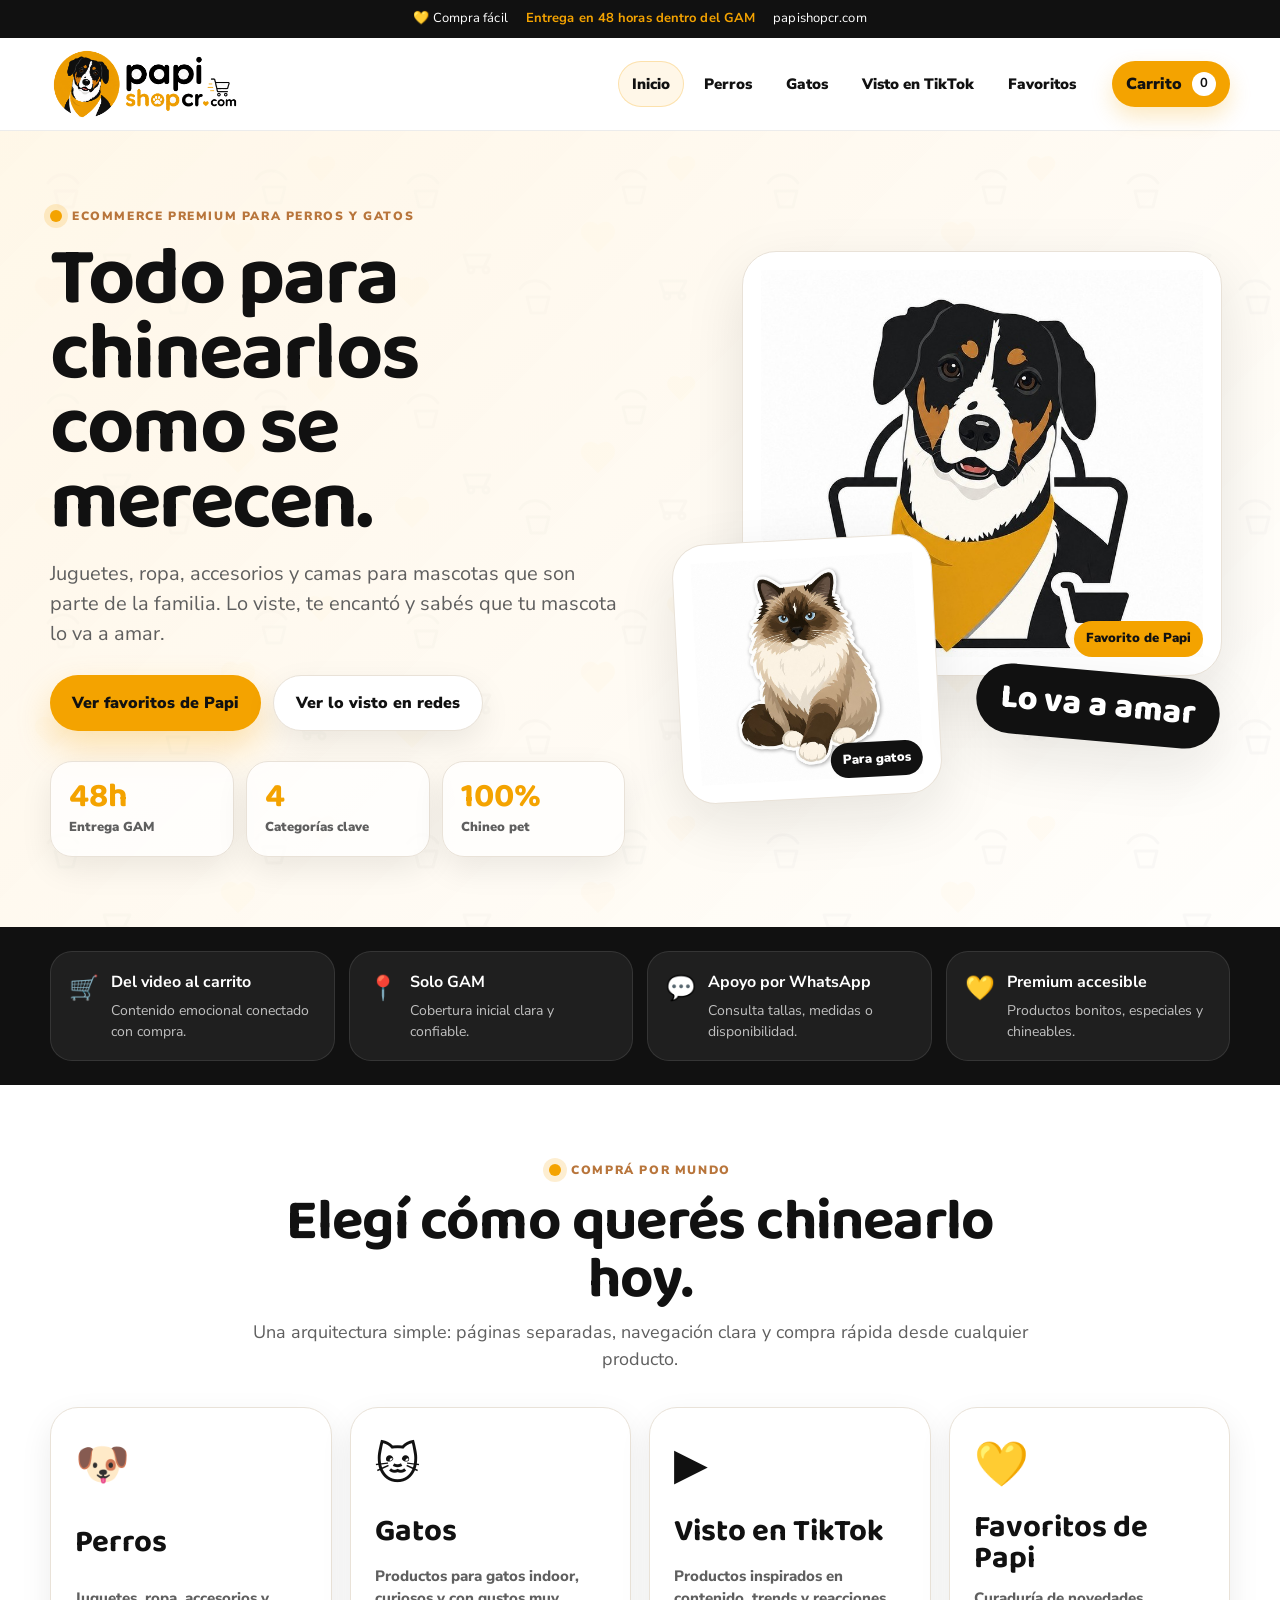
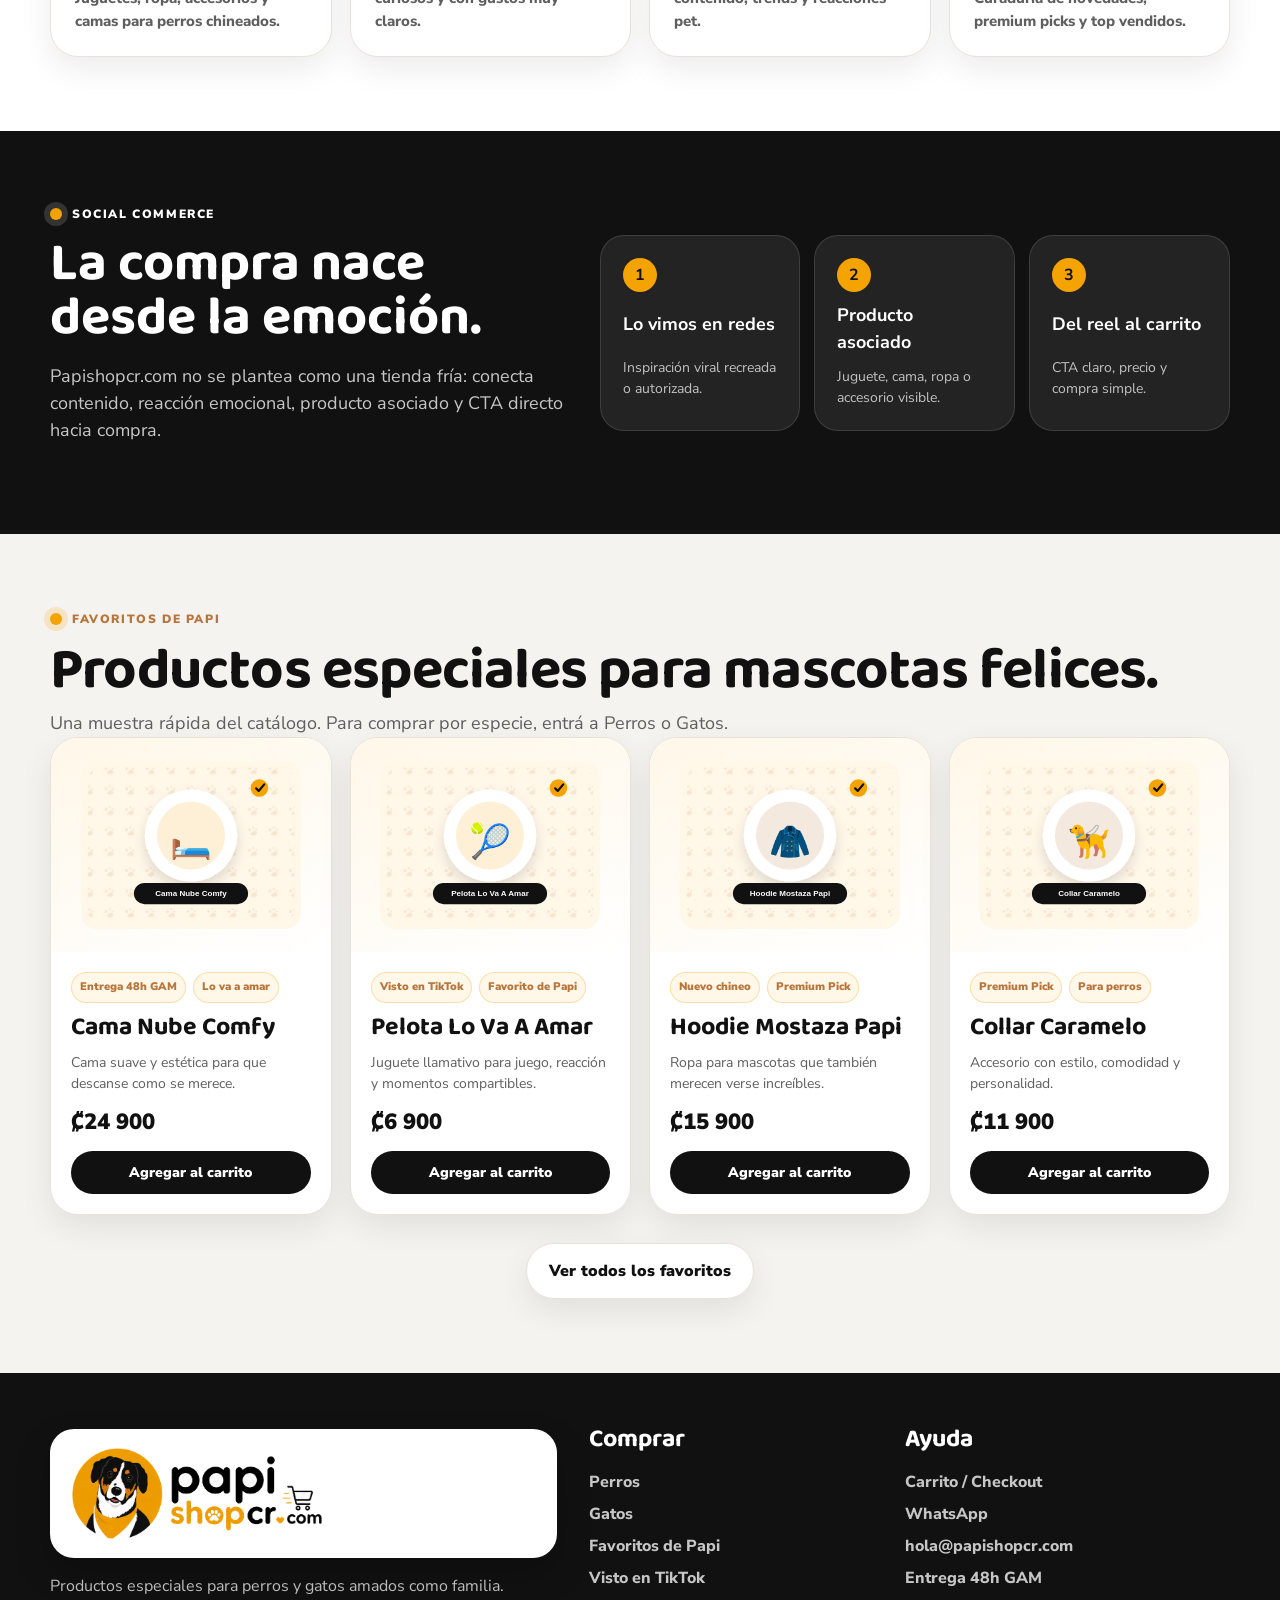
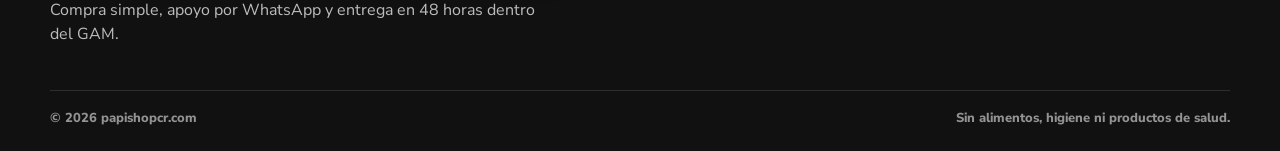
==== index.html @ 75157a07 "Add files via upload" ====
<!doctype html>
<html lang="es-CR">
<head>
  <meta charset="utf-8">
  <meta name="viewport" content="width=device-width, initial-scale=1">
  <title>Papishopcr.com | Todo para chinearlos como se merecen</title>
  <meta name="description" content="Ecommerce premium para perros y gatos dentro del GAM. Juguetes, ropa, accesorios y camas con entrega en 48 horas.">
  <meta name="theme-color" content="#F4A300">
  <link rel="icon" href="assets/brand/icons/favicon.ico" sizes="any">
  <link rel="icon" href="assets/brand/icons/favicon-32x32.png" type="image/png" sizes="32x32">
  <link rel="apple-touch-icon" href="assets/brand/icons/app-icon-192x192.png">
  <link rel="manifest" href="site.webmanifest">
  <link rel="preconnect" href="https://fonts.googleapis.com">
  <link rel="preconnect" href="https://fonts.gstatic.com" crossorigin>
  <link href="https://fonts.googleapis.com/css2?family=Baloo+2:wght@600;700;800&family=Nunito+Sans:wght@400;600;700;800;900&display=swap" rel="stylesheet">
  <link rel="stylesheet" href="styles.css?v=10">
</head>
<body data-page="home">
  <a class="skip-link" href="#contenido">Saltar al contenido</a>
  <div class="topbar">
    <span>💛 Compra fácil</span>
    <strong>Entrega en 48 horas dentro del GAM</strong>
    <span>papishopcr.com</span>
  </div>
  <header class="site-header" data-header>
    <div class="container header-inner">
      <a class="brand" href="index.html" aria-label="Papishopcr.com inicio">
        <img src="assets/brand/logos/papishopcr_header_logo.png" alt="papishopcr.com">
      </a>
      <button class="menu-toggle" type="button" aria-label="Abrir menú" aria-expanded="false" data-menu-toggle>
        <span></span><span></span><span></span>
      </button>
      <nav class="main-nav" data-nav aria-label="Navegación principal">
        <a href="index.html" data-nav-page="home">Inicio</a>
        <a href="perros.html" data-nav-page="perros">Perros</a>
        <a href="gatos.html" data-nav-page="gatos">Gatos</a>
        <a href="visto-en-tiktok.html" data-nav-page="tiktok">Visto en TikTok</a>
        <a href="favoritos.html" data-nav-page="favoritos">Favoritos</a>
      </nav>
      <a class="cart-button" href="carrito.html" aria-label="Ir al carrito">
        <span>Carrito</span><strong data-cart-count>0</strong>
      </a>
    </div>
  </header>

  <main id="contenido">
    <section class="hero hero-home section-pattern">
      <div class="container hero-grid">
        <div class="hero-copy">
          <span class="eyebrow"><i></i> Ecommerce premium para perros y gatos</span>
          <h1>Todo para chinearlos como se merecen.</h1>
          <p>Juguetes, ropa, accesorios y camas para mascotas que son parte de la familia. Lo viste, te encantó y sabés que tu mascota lo va a amar.</p>
          <div class="hero-actions">
            <a class="btn btn-primary" href="favoritos.html">Ver favoritos de Papi</a>
            <a class="btn btn-secondary" href="visto-en-tiktok.html">Ver lo visto en redes</a>
          </div>
          <div class="hero-proof" aria-label="Beneficios principales">
            <article><strong>48h</strong><span>Entrega GAM</span></article>
            <article><strong>4</strong><span>Categorías clave</span></article>
            <article><strong>100%</strong><span>Chineo pet</span></article>
          </div>
        </div>
        <div class="hero-visual" aria-label="Mascotas de marca Papishop">
          <div class="mascot-card dog-card">
            <img src="assets/brand/dog-mascot.jpg" alt="Perro protagonista de Papishopcr.com">
            <span class="sticker sticker-yellow">Favorito de Papi</span>
          </div>
          <div class="mascot-card cat-card">
            <img src="assets/brand/cat-mascot.jpg" alt="Gato complementario Papishopcr.com">
            <span class="sticker sticker-dark">Para gatos</span>
          </div>
          <div class="floating-badge">Lo va a amar</div>
        </div>
      </div>
    </section>

    <section class="trust-strip">
      <div class="container trust-grid">
        <article><span>🛒</span><strong>Del video al carrito</strong><p>Contenido emocional conectado con compra.</p></article>
        <article><span>📍</span><strong>Solo GAM</strong><p>Cobertura inicial clara y confiable.</p></article>
        <article><span>💬</span><strong>Apoyo por WhatsApp</strong><p>Consulta tallas, medidas o disponibilidad.</p></article>
        <article><span>💛</span><strong>Premium accesible</strong><p>Productos bonitos, especiales y chineables.</p></article>
      </div>
    </section>

    <section class="page-section">
      <div class="container">
        <div class="section-heading centered">
          <span class="eyebrow"><i></i> Comprá por mundo</span>
          <h2>Elegí cómo querés chinearlo hoy.</h2>
          <p>Una arquitectura simple: páginas separadas, navegación clara y compra rápida desde cualquier producto.</p>
        </div>
        <div class="category-grid">
          <a href="perros.html" class="category-card"><span>🐶</span><strong>Perros</strong><small>Juguetes, ropa, accesorios y camas para perros chineados.</small></a>
          <a href="gatos.html" class="category-card"><span>🐱</span><strong>Gatos</strong><small>Productos para gatos indoor, curiosos y con gustos muy claros.</small></a>
          <a href="visto-en-tiktok.html" class="category-card"><span>▶</span><strong>Visto en TikTok</strong><small>Productos inspirados en contenido, trends y reacciones pet.</small></a>
          <a href="favoritos.html" class="category-card"><span>💛</span><strong>Favoritos de Papi</strong><small>Curaduría de novedades, premium picks y top vendidos.</small></a>
        </div>
      </div>
    </section>

    <section class="feature-band dark-band">
      <div class="container feature-grid">
        <div>
          <span class="eyebrow light"><i></i> Social commerce</span>
          <h2>La compra nace desde la emoción.</h2>
          <p>Papishopcr.com no se plantea como una tienda fría: conecta contenido, reacción emocional, producto asociado y CTA directo hacia compra.</p>
        </div>
        <div class="mini-cards">
          <article><b>1</b><strong>Lo vimos en redes</strong><span>Inspiración viral recreada o autorizada.</span></article>
          <article><b>2</b><strong>Producto asociado</strong><span>Juguete, cama, ropa o accesorio visible.</span></article>
          <article><b>3</b><strong>Del reel al carrito</strong><span>CTA claro, precio y compra simple.</span></article>
        </div>
      </div>
    </section>

    <section class="page-section soft-section">
      <div class="container catalog-preview">
        <div class="section-heading compact">
          <span class="eyebrow"><i></i> Favoritos de Papi</span>
          <h2>Productos especiales para mascotas felices.</h2>
          <p>Una muestra rápida del catálogo. Para comprar por especie, entrá a Perros o Gatos.</p>
        </div>
        <div class="product-grid" data-product-grid data-limit="4" data-scope="favoritos"></div>
        <div class="center-action"><a class="btn btn-secondary" href="favoritos.html">Ver todos los favoritos</a></div>
      </div>
    </section>
  </main>

  <footer class="site-footer">
    <div class="container footer-grid">
      <div>
        <span class="footer-logo-card"><img class="footer-logo" src="assets/brand/logos/papishopcr_header_logo.png" alt="papishopcr.com"></span>
        <p>Productos especiales para perros y gatos amados como familia. Compra simple, apoyo por WhatsApp y entrega en 48 horas dentro del GAM.</p>
      </div>
      <div>
        <h3>Comprar</h3>
        <a href="perros.html">Perros</a>
        <a href="gatos.html">Gatos</a>
        <a href="favoritos.html">Favoritos de Papi</a>
        <a href="visto-en-tiktok.html">Visto en TikTok</a>
      </div>
      <div>
        <h3>Ayuda</h3>
        <a href="carrito.html">Carrito / Checkout</a>
        <a href="https://wa.me/50600000000" target="_blank" rel="noopener">WhatsApp</a>
        <a href="mailto:hola@papishopcr.com">hola@papishopcr.com</a>
        <span>Entrega 48h GAM</span>
      </div>
    </div>
    <div class="container footer-bottom">
      <span>© 2026 papishopcr.com</span>
      <span>Sin alimentos, higiene ni productos de salud.</span>
    </div>
  </footer>
  <div class="toast" data-toast aria-live="polite"></div>
  <script src="script.js?v=10"></script>
</body>
</html>
---- styles.css ----
:root{
  --carbon:#111111;
  --mustard:#F4A300;
  --cream:#FFF7E8;
  --beige:#E7C9A9;
  --tan:#B8753B;
  --warm-gray:#F5F3EF;
  --text-gray:#5F5F5F;
  --line:#E9E2D8;
  --white:#FFFFFF;
  --shadow:0 20px 60px rgba(17,17,17,.10);
  --soft-shadow:0 12px 32px rgba(17,17,17,.08);
  --radius:28px;
  --container:1180px;
}
*{box-sizing:border-box}
html{scroll-behavior:smooth}
body{margin:0;background:var(--white);color:var(--carbon);font-family:"Nunito Sans",system-ui,-apple-system,Segoe UI,sans-serif;line-height:1.5;overflow-x:hidden}
a{color:inherit;text-decoration:none}img{max-width:100%;display:block}button,input,textarea{font:inherit}.container{width:min(100% - 40px,var(--container));margin-inline:auto}.narrow{width:min(100% - 40px,840px);margin-inline:auto;text-align:center}.skip-link{position:absolute;left:16px;top:-48px;background:var(--carbon);color:#fff;padding:10px 14px;border-radius:12px;z-index:30}.skip-link:focus{top:16px}.topbar{min-height:38px;background:var(--carbon);color:#fff;display:flex;gap:18px;align-items:center;justify-content:center;text-align:center;font-size:13px;letter-spacing:.1px}.topbar strong{color:var(--mustard)}.site-header{position:sticky;top:0;z-index:20;background:rgba(255,255,255,.94);backdrop-filter:blur(12px);border-bottom:1px solid rgba(17,17,17,.08)}.header-inner{height:92px;display:flex;align-items:center;gap:22px}.brand{width:238px;min-width:198px;display:flex;align-items:center}.brand img{width:auto;height:74px;max-width:100%;object-fit:contain}.main-nav{display:flex;align-items:center;gap:6px;margin-left:auto}.main-nav a{font-weight:900;font-size:15px;padding:12px 14px;border-radius:999px;color:var(--carbon);transition:.2s ease}.main-nav a:hover,.main-nav a.is-active{background:var(--cream);color:var(--carbon);box-shadow:inset 0 0 0 1px rgba(244,163,0,.26)}.cart-button{border:0;background:var(--mustard);color:var(--carbon);font-weight:900;border-radius:999px;padding:11px 14px;display:flex;align-items:center;gap:10px;box-shadow:0 10px 22px rgba(244,163,0,.24);cursor:pointer}.cart-button strong{background:#fff;border-radius:999px;min-width:24px;height:24px;display:grid;place-items:center;font-size:13px}.menu-toggle{display:none;flex-direction:column;gap:5px;border:0;background:transparent;padding:8px;cursor:pointer}.menu-toggle span{width:28px;height:3px;background:var(--carbon);border-radius:999px}.section-pattern{background-image:linear-gradient(135deg,rgba(255,247,232,.95),rgba(255,255,255,.86)),url('assets/brand/pattern-papi.svg');background-size:auto,360px 220px}.hero{position:relative;overflow:hidden}.hero-home{padding:74px 0 70px}.hero-grid{display:grid;grid-template-columns:1.02fr .98fr;gap:52px;align-items:center}.compact-hero{grid-template-columns:1fr .68fr}.hero-copy h1,.page-hero h1{font-family:"Baloo 2",cursive;font-size:clamp(48px,7vw,82px);line-height:.91;letter-spacing:-1.8px;margin:14px 0 18px}.hero-copy p,.page-hero p{font-size:20px;color:var(--text-gray);max-width:620px;margin:0 0 26px}.eyebrow{display:inline-flex;align-items:center;gap:10px;text-transform:uppercase;letter-spacing:1.6px;font-size:12px;font-weight:1000;color:var(--tan)}.eyebrow i{width:12px;height:12px;background:var(--mustard);border-radius:50%;box-shadow:0 0 0 6px rgba(244,163,0,.18)}.eyebrow.light{color:#fff}.eyebrow.light i{box-shadow:0 0 0 6px rgba(255,255,255,.14)}.btn,.btn-small{border:0;cursor:pointer;display:inline-flex;align-items:center;justify-content:center;border-radius:999px;font-weight:1000;transition:transform .18s ease,box-shadow .18s ease,background .18s ease}.btn{padding:15px 22px;min-height:54px}.btn:hover,.btn-small:hover{transform:translateY(-2px)}.btn-primary{background:var(--mustard);color:var(--carbon);box-shadow:0 16px 34px rgba(244,163,0,.28)}.btn-secondary{background:#fff;color:var(--carbon);border:1px solid var(--line);box-shadow:var(--soft-shadow)}.btn.full{width:100%}.btn-small{background:var(--carbon);color:#fff;padding:11px 14px;font-size:14px}.hero-actions{display:flex;gap:12px;flex-wrap:wrap}.hero-proof{margin-top:30px;display:grid;grid-template-columns:repeat(3,1fr);gap:12px;max-width:590px}.hero-proof article{background:rgba(255,255,255,.76);border:1px solid var(--line);border-radius:22px;padding:18px;box-shadow:var(--soft-shadow)}.hero-proof strong{font-family:"Baloo 2",cursive;font-size:34px;line-height:1;color:var(--mustard);display:block}.hero-proof span{color:var(--text-gray);font-size:13px;font-weight:900}.hero-visual{position:relative;min-height:580px}.mascot-card{position:absolute;background:#fff;border:1px solid var(--line);border-radius:34px;padding:18px;box-shadow:var(--shadow)}.dog-card{right:8px;top:10px;width:480px}.cat-card{left:0;bottom:22px;width:260px;transform:rotate(-3deg)}.sticker,.badge{display:inline-flex;align-items:center;gap:8px;background:var(--mustard);color:var(--carbon);font-weight:1000;border-radius:999px;padding:8px 12px;font-size:13px}.sticker{position:absolute;right:18px;bottom:18px}.sticker-dark,.badge-dark{background:var(--carbon);color:#fff}.floating-badge{position:absolute;right:10px;bottom:80px;background:var(--carbon);color:#fff;font-family:"Baloo 2",cursive;font-size:34px;font-weight:800;line-height:1;border-radius:999px;padding:18px 24px;box-shadow:var(--shadow);transform:rotate(5deg)}.trust-strip{background:var(--carbon);color:#fff;padding:24px 0}.trust-grid{display:grid;grid-template-columns:repeat(4,1fr);gap:14px}.trust-grid article{display:grid;grid-template-columns:auto 1fr;gap:6px 12px;align-items:start;background:rgba(255,255,255,.06);border:1px solid rgba(255,255,255,.10);border-radius:22px;padding:18px}.trust-grid span{font-size:24px;grid-row:span 2}.trust-grid strong{color:#fff}.trust-grid p{grid-column:2;margin:0;color:rgba(255,255,255,.72);font-size:14px}.page-section{padding:74px 0}.soft-section{background:var(--warm-gray)}.section-heading{margin-bottom:28px}.section-heading.centered{text-align:center;max-width:780px;margin:0 auto 34px}.section-heading h2{font-family:"Baloo 2",cursive;font-size:clamp(36px,4.6vw,58px);line-height:1;margin:10px 0 10px;letter-spacing:-.8px}.section-heading p{font-size:18px;color:var(--text-gray);margin:0}.section-heading.compact{margin-bottom:0}.category-grid{display:grid;grid-template-columns:repeat(4,1fr);gap:18px}.category-card{min-height:250px;background:#fff;border:1px solid var(--line);border-radius:var(--radius);padding:24px;box-shadow:var(--soft-shadow);display:flex;flex-direction:column;justify-content:space-between;transition:.18s ease}.category-card:hover{transform:translateY(-4px);box-shadow:var(--shadow);border-color:rgba(244,163,0,.55)}.category-card span{font-size:44px}.category-card strong{font-family:"Baloo 2",cursive;font-size:31px;line-height:1}.category-card small{font-size:15px;color:var(--text-gray);font-weight:800}.feature-band{padding:72px 0}.dark-band{background:var(--carbon);color:#fff}.feature-grid{display:grid;grid-template-columns:.9fr 1.1fr;gap:34px;align-items:center}.feature-grid h2{font-family:"Baloo 2",cursive;font-size:54px;line-height:1;margin:10px 0}.feature-grid p{color:rgba(255,255,255,.76);font-size:18px}.mini-cards{display:grid;grid-template-columns:repeat(3,1fr);gap:14px}.mini-cards article{background:rgba(255,255,255,.08);border:1px solid rgba(255,255,255,.12);border-radius:24px;padding:22px;display:grid;gap:10px}.mini-cards b{width:34px;height:34px;display:grid;place-items:center;border-radius:50%;background:var(--mustard);color:var(--carbon)}.mini-cards strong{font-size:18px}.mini-cards span{color:rgba(255,255,255,.72);font-size:14px}.catalog-head{display:flex;align-items:flex-end;justify-content:space-between;gap:24px;margin-bottom:26px}.filters{display:flex;gap:8px;flex-wrap:wrap;justify-content:flex-end}.filters button{border:1px solid var(--line);background:#fff;border-radius:999px;padding:10px 14px;font-weight:1000;cursor:pointer;color:var(--carbon);transition:.16s ease}.filters button:hover,.filters button.active{background:var(--carbon);color:#fff;border-color:var(--carbon)}.product-grid{display:grid;grid-template-columns:repeat(4,1fr);gap:18px}.product-card{background:#fff;border:1px solid var(--line);border-radius:28px;overflow:hidden;box-shadow:var(--soft-shadow);display:flex;flex-direction:column;min-height:100%;transition:.18s ease}.product-card:hover{transform:translateY(-4px);box-shadow:var(--shadow)}.product-media{background:linear-gradient(160deg,var(--cream),#fff);padding:22px;min-height:214px;display:grid;place-items:center}.product-media img{height:168px;width:100%;object-fit:contain}.product-info{padding:20px;display:flex;flex-direction:column;gap:12px;flex:1}.product-kicker{display:flex;gap:7px;flex-wrap:wrap}.product-kicker span{background:var(--cream);border:1px solid rgba(244,163,0,.28);color:var(--tan);font-size:11px;font-weight:1000;padding:6px 8px;border-radius:999px}.product-info h3{font-family:"Baloo 2",cursive;font-size:25px;line-height:1;margin:0}.product-info p{margin:0;color:var(--text-gray);font-size:14px;min-height:42px}.price-row{display:flex;align-items:center;justify-content:space-between;margin-top:auto}.price{font-size:22px;font-weight:1000}.center-action{display:flex;justify-content:center;margin-top:28px}.page-hero{padding:70px 0;text-align:left}.page-hero .narrow h1{margin-inline:auto}.page-hero .narrow p{margin-inline:auto}.hero-side-card{position:relative;background:#fff;border:1px solid var(--line);border-radius:34px;padding:22px;box-shadow:var(--shadow);min-height:390px;display:grid;place-items:center;overflow:hidden}.hero-side-card:before{content:"";position:absolute;inset:22px;border-radius:28px;background:var(--cream);z-index:0}.hero-side-card img,.hero-side-card .sticker{position:relative;z-index:1}.hero-side-card img{max-height:320px;object-fit:contain;border-radius:22px}
.hero-side-card.category-main-card{background:transparent;border:0;box-shadow:none;padding:0;min-height:auto;overflow:visible}
.hero-side-card.category-main-card:before{display:none}
/* Fix v7: evita que el arte cuadrado de categoría fuerce una fila gigante en CSS Grid */
.hero-grid>*{min-width:0}
.page-hero .compact-hero{align-items:center}
.hero-copy{min-width:0}
.hero-side-card.category-main-card{width:100%;max-width:600px;justify-self:end;aspect-ratio:1/1}
.hero-side-card.category-main-card img{width:100%;height:100%;max-width:600px;max-height:600px;object-fit:contain;border-radius:0;margin-inline:auto;filter:drop-shadow(0 22px 34px rgba(48,34,16,.12))}
.cat-hero{background:linear-gradient(135deg,#fff,var(--cream))}.tiktok-hero{background:radial-gradient(circle at top left,rgba(244,163,0,.18),transparent 36%),linear-gradient(135deg,var(--carbon),#2b2117);color:#fff}.tiktok-hero p{color:rgba(255,255,255,.78)}.favoritos-hero{background-color:var(--cream)}.cart-hero{background:linear-gradient(135deg,var(--warm-gray),#fff)}.reel-grid{display:grid;grid-template-columns:repeat(3,1fr);gap:18px}.reel-card{background:#fff;border:1px solid var(--line);border-radius:30px;overflow:hidden;box-shadow:var(--soft-shadow)}.reel-thumb{height:330px;background:linear-gradient(160deg,var(--mustard),#ffcc66);display:flex;flex-direction:column;justify-content:space-between;padding:22px;color:var(--carbon)}.reel-thumb span{width:52px;height:52px;border-radius:50%;display:grid;place-items:center;background:#fff;font-weight:1000;box-shadow:var(--soft-shadow)}.reel-thumb strong{font-family:"Baloo 2",cursive;font-size:35px;line-height:1}.reel-dark{background:linear-gradient(160deg,#111,#3b2a14);color:#fff}.reel-kraft{background:linear-gradient(160deg,#E7C9A9,#FFF7E8)}.reel-body{padding:20px;display:grid;gap:10px}.reel-body h3{font-family:"Baloo 2",cursive;font-size:28px;margin:0;line-height:1}.reel-body p{color:var(--text-gray);margin:0}.cart-layout{display:grid;grid-template-columns:minmax(0,1fr) 370px;gap:24px;align-items:start}.cart-page-card,.checkout-card{background:#fff;border:1px solid var(--line);border-radius:30px;box-shadow:var(--soft-shadow)}.cart-page-card{padding:22px}.cart-page-header{display:flex;align-items:center;justify-content:space-between;gap:16px;border-bottom:1px solid var(--line);padding-bottom:14px;margin-bottom:14px}.cart-page-header h2,.checkout-card h2{font-family:"Baloo 2",cursive;font-size:36px;line-height:1;margin:0}.text-link{font-weight:1000;color:var(--tan);text-decoration:underline;text-decoration-thickness:2px;text-underline-offset:4px}.cart-items{display:grid;gap:12px}.cart-item{display:grid;grid-template-columns:82px 1fr auto;gap:14px;align-items:center;border:1px solid var(--line);border-radius:22px;padding:12px;background:var(--warm-gray)}.cart-item img{width:82px;height:82px;object-fit:contain;background:#fff;border-radius:16px;padding:8px}.cart-item strong{font-weight:1000}.cart-item small{display:block;color:var(--text-gray);font-weight:800}.qty{display:flex;gap:9px;align-items:center;margin-top:9px}.qty button{border:0;background:var(--carbon);color:#fff;width:30px;height:30px;border-radius:50%;font-weight:1000;cursor:pointer}.qty span{font-weight:1000}.cart-empty{border:1px dashed var(--beige);background:var(--cream);border-radius:22px;padding:22px;color:var(--text-gray);font-weight:900}.checkout-card{padding:24px;display:grid;gap:16px;position:sticky;top:110px}.summary-row{display:flex;align-items:center;justify-content:space-between;padding:16px 0;border-top:1px solid var(--line);border-bottom:1px solid var(--line)}.summary-row strong{font-size:28px}.checkout-card p{margin:0;color:var(--text-gray)}.help-box{background:var(--cream);border-radius:22px;padding:16px;display:grid;gap:4px}.help-box span{color:var(--text-gray);font-size:14px}.toast{position:fixed;left:50%;bottom:24px;transform:translate(-50%,20px);background:var(--carbon);color:#fff;border-radius:999px;padding:14px 18px;font-weight:1000;box-shadow:var(--shadow);opacity:0;pointer-events:none;transition:.2s ease;z-index:40}.toast.is-visible{opacity:1;transform:translate(-50%,0)}.site-footer{background:var(--carbon);color:#fff;padding:48px 0 22px}.footer-grid{display:grid;grid-template-columns:1.25fr .7fr .8fr;gap:32px}.footer-logo-card{display:inline-flex;align-items:center;justify-content:center;background:#fff;border:1px solid rgba(255,255,255,.14);border-radius:24px;padding:13px 16px;margin-bottom:16px;box-shadow:0 16px 34px rgba(0,0,0,.22)}.footer-logo{width:260px;max-width:100%;height:auto;border-radius:0}.site-footer p{color:rgba(255,255,255,.72);max-width:520px}.site-footer h3{font-family:"Baloo 2",cursive;font-size:25px;margin:0 0 12px}.site-footer a,.site-footer span{display:block;color:rgba(255,255,255,.76);font-weight:800;margin:8px 0}.site-footer a:hover{color:var(--mustard)}.footer-bottom{border-top:1px solid rgba(255,255,255,.12);margin-top:28px;padding-top:18px;display:flex;justify-content:space-between;gap:16px;color:rgba(255,255,255,.55);font-size:13px}.site-footer .footer-bottom span{margin:0;color:rgba(255,255,255,.55)}
@media (max-width:1080px){.hero-grid,.compact-hero,.feature-grid,.cart-layout{grid-template-columns:1fr}.hero-side-card.category-main-card{justify-self:center;max-width:620px}.hero-visual{min-height:520px;max-width:650px}.trust-grid,.product-grid{grid-template-columns:repeat(2,1fr)}.category-grid{grid-template-columns:repeat(2,1fr)}.reel-grid,.mini-cards{grid-template-columns:1fr 1fr}.catalog-head{display:block}.filters{justify-content:flex-start;margin-top:20px}.checkout-card{position:static}.footer-grid{grid-template-columns:1fr 1fr}}
@media (max-width:780px){.container,.narrow{width:min(100% - 28px,var(--container))}.topbar{font-size:12px;gap:8px;flex-wrap:wrap;padding:6px 10px}.header-inner{height:78px}.brand{width:170px;min-width:150px}.brand img{height:58px}.menu-toggle{display:flex;margin-left:auto}.main-nav{position:absolute;left:14px;right:14px;top:86px;background:#fff;border:1px solid var(--line);border-radius:24px;box-shadow:var(--shadow);padding:14px;display:none;flex-direction:column;align-items:stretch;gap:3px}.main-nav.is-open{display:flex}.main-nav a{padding:14px 16px}.cart-button span{display:none}.hero-home,.page-hero{padding:48px 0}.hero-copy h1,.page-hero h1{font-size:46px}.hero-copy p,.page-hero p{font-size:17px}.hero-actions{display:grid}.btn{width:100%}.hero-proof,.trust-grid,.category-grid,.product-grid,.reel-grid,.mini-cards,.footer-grid{grid-template-columns:1fr}.hero-visual{min-height:430px}.dog-card{right:0;top:0;width:78vw}.cat-card{left:0;bottom:10px;width:200px}.floating-badge{font-size:22px;right:0;bottom:70px}.page-section,.feature-band{padding:54px 0}.category-card{min-height:200px}.product-media{min-height:180px}.cart-item{grid-template-columns:64px 1fr}.cart-item>strong{grid-column:2}.cart-item img{width:64px;height:64px}.cart-page-header{align-items:flex-start;flex-direction:column}.footer-bottom{display:grid}.hero-side-card{min-height:300px}.hero-side-card:not(.category-main-card) img{max-height:250px}.hero-side-card.category-main-card{max-width:560px}.hero-side-card.category-main-card img{max-height:560px;width:100%;height:100%}}
@media (max-width:430px){.brand{width:150px;min-width:132px}.brand img{height:52px}.hero-copy h1,.page-hero h1{font-size:42px}.hero-proof article{padding:14px}.hero-proof strong{font-size:28px}.dog-card{width:82vw}.cat-card{width:170px}.reel-thumb{height:240px}.reel-thumb strong{font-size:28px}.filters button{font-size:13px;padding:9px 11px}}

@media (max-width:430px){.hero-side-card.category-main-card{max-width:390px}.hero-side-card.category-main-card img{width:100%;height:100%;max-height:390px}}
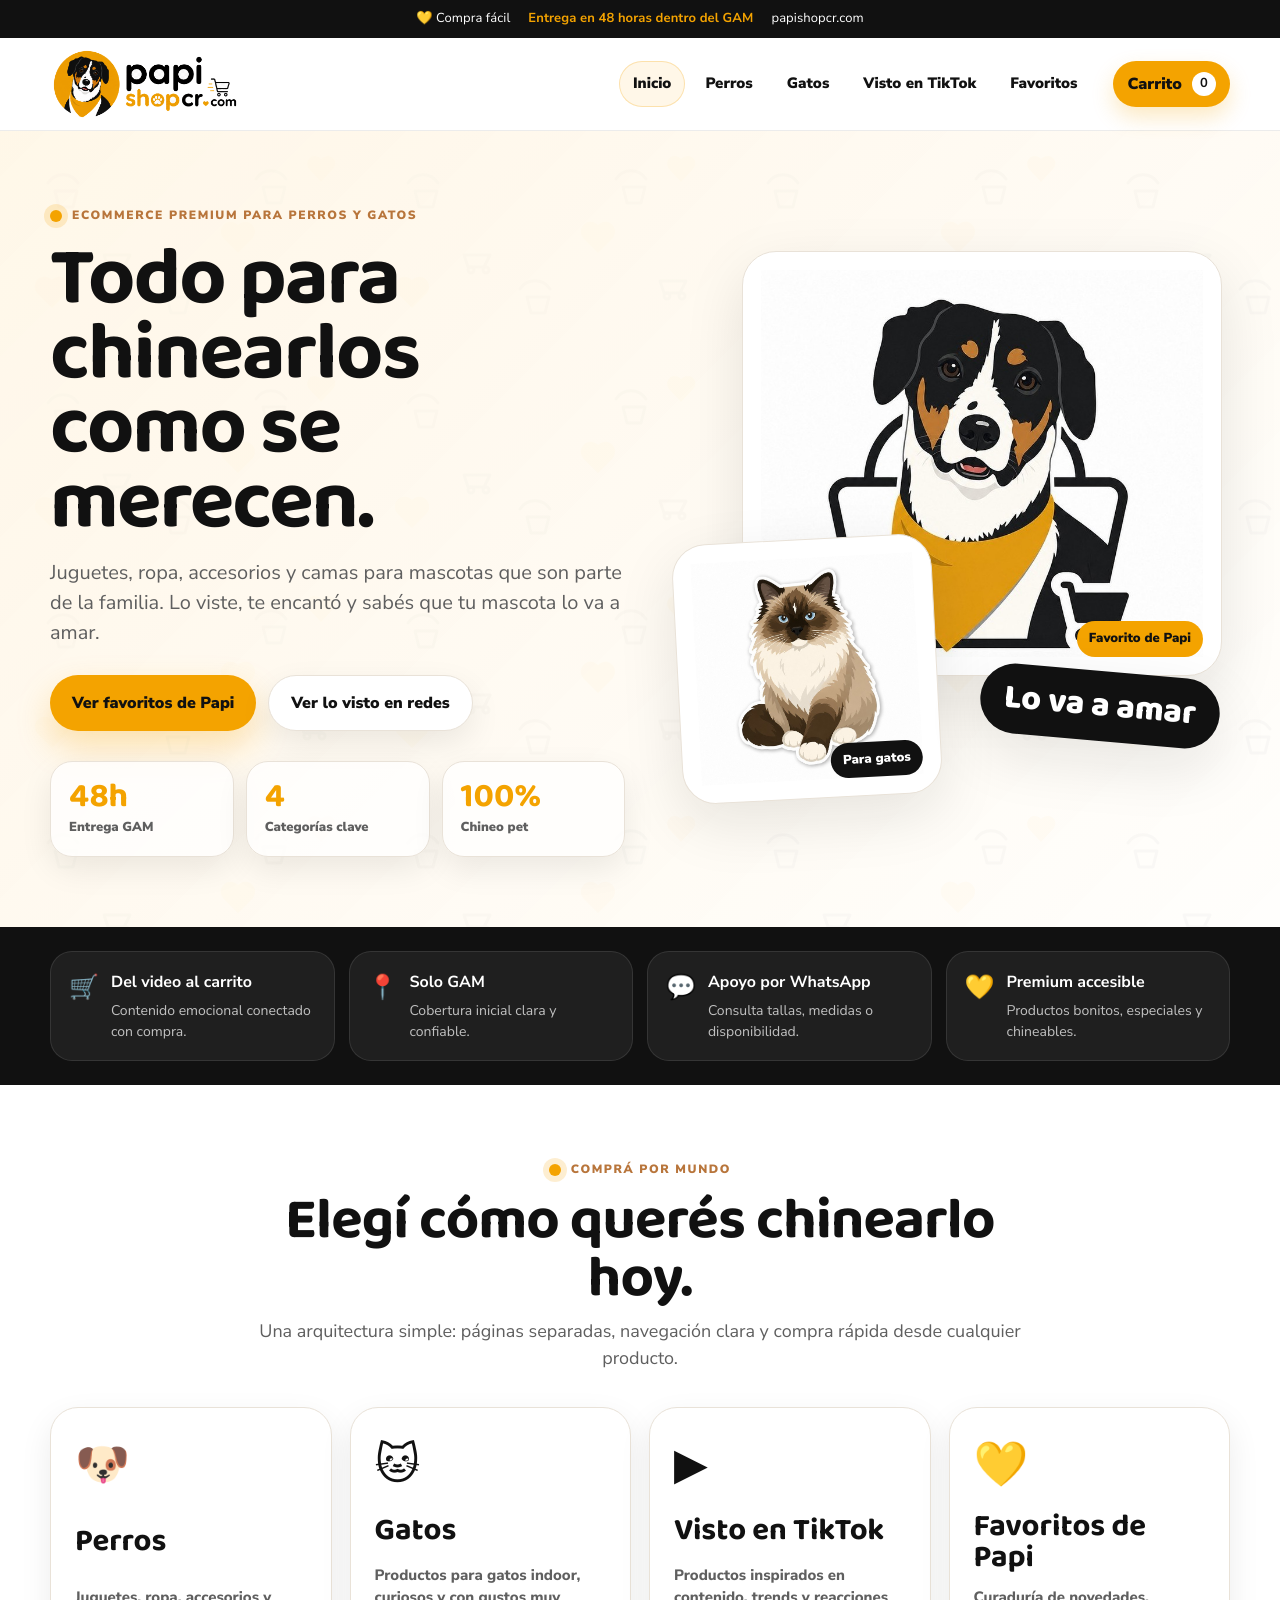
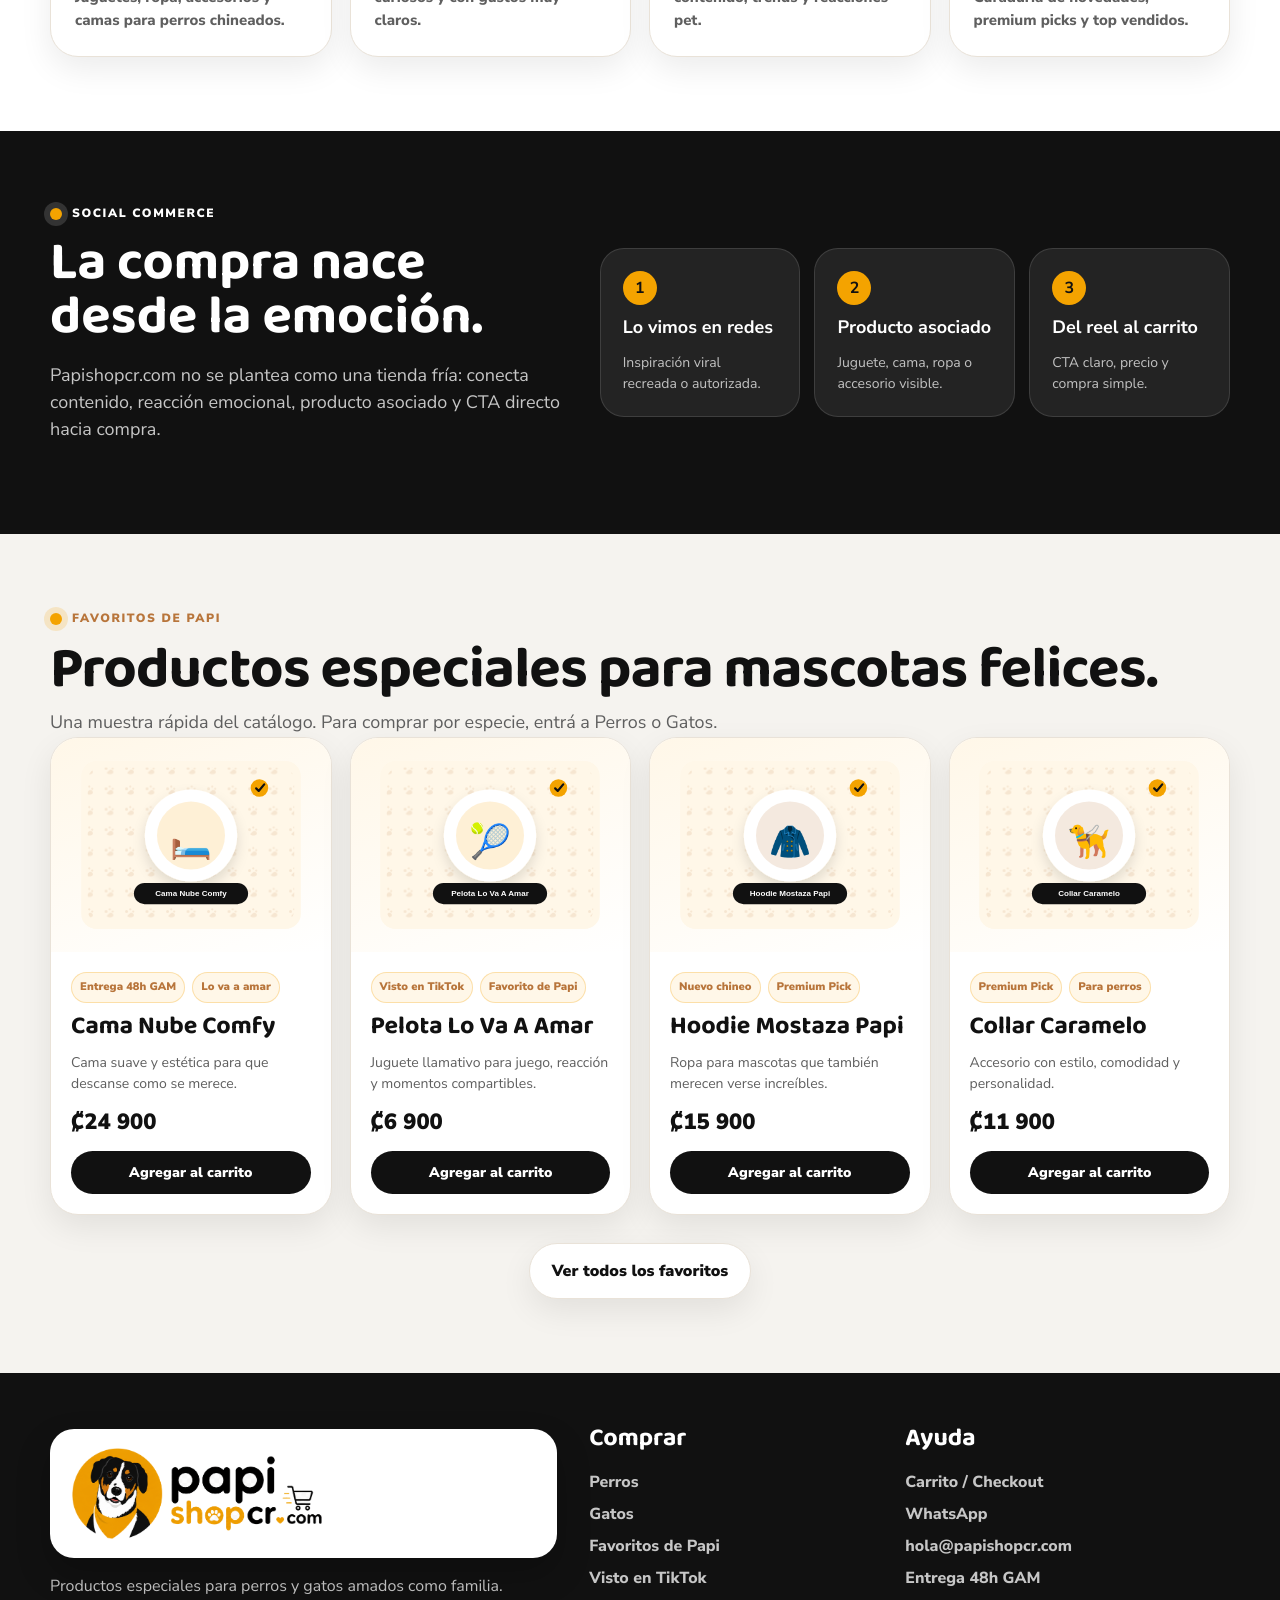
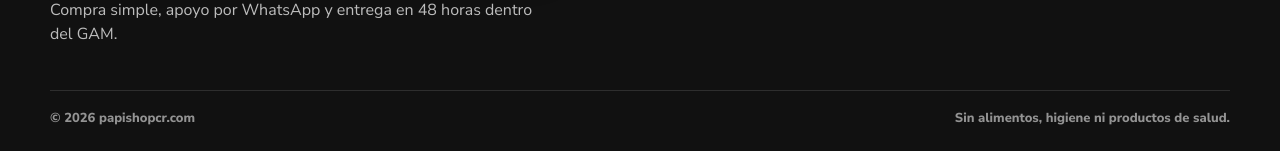
==== commit eb8de967: "V2" ====
--- a/index.html
+++ b/index.html
@@ -13,7 +13,7 @@
   <link rel="preconnect" href="https://fonts.googleapis.com">
   <link rel="preconnect" href="https://fonts.gstatic.com" crossorigin>
   <link href="https://fonts.googleapis.com/css2?family=Baloo+2:wght@600;700;800&family=Nunito+Sans:wght@400;600;700;800;900&display=swap" rel="stylesheet">
-  <link rel="stylesheet" href="styles.css?v=10">
+  <link rel="stylesheet" href="styles.css?v=11">
 </head>
 <body data-page="home">
   <a class="skip-link" href="#contenido">Saltar al contenido</a>
@@ -154,6 +154,6 @@
     </div>
   </footer>
   <div class="toast" data-toast aria-live="polite"></div>
-  <script src="script.js?v=10"></script>
+  <script src="script.js?v=11"></script>
 </body>
 </html>
--- a/styles.css
+++ b/styles.css
@@ -31,3 +31,17 @@
 @media (max-width:430px){.brand{width:150px;min-width:132px}.brand img{height:52px}.hero-copy h1,.page-hero h1{font-size:42px}.hero-proof article{padding:14px}.hero-proof strong{font-size:28px}.dog-card{width:82vw}.cat-card{width:170px}.reel-thumb{height:240px}.reel-thumb strong{font-size:28px}.filters button{font-size:13px;padding:9px 11px}}
 
 @media (max-width:430px){.hero-side-card.category-main-card{max-width:390px}.hero-side-card.category-main-card img{width:100%;height:100%;max-height:390px}}
+
+
+/* v11 - ajuste tipográfico y soporte de GIF en Amplify */
+html{
+  -webkit-font-smoothing: antialiased;
+  -moz-osx-font-smoothing: grayscale;
+  text-rendering: geometricPrecision;
+}
+.hero-side-card.category-main-card picture,
+.hero-side-card.category-main-card .animated-preview-dog{
+  display:block;
+  width:100%;
+  height:100%;
+}
